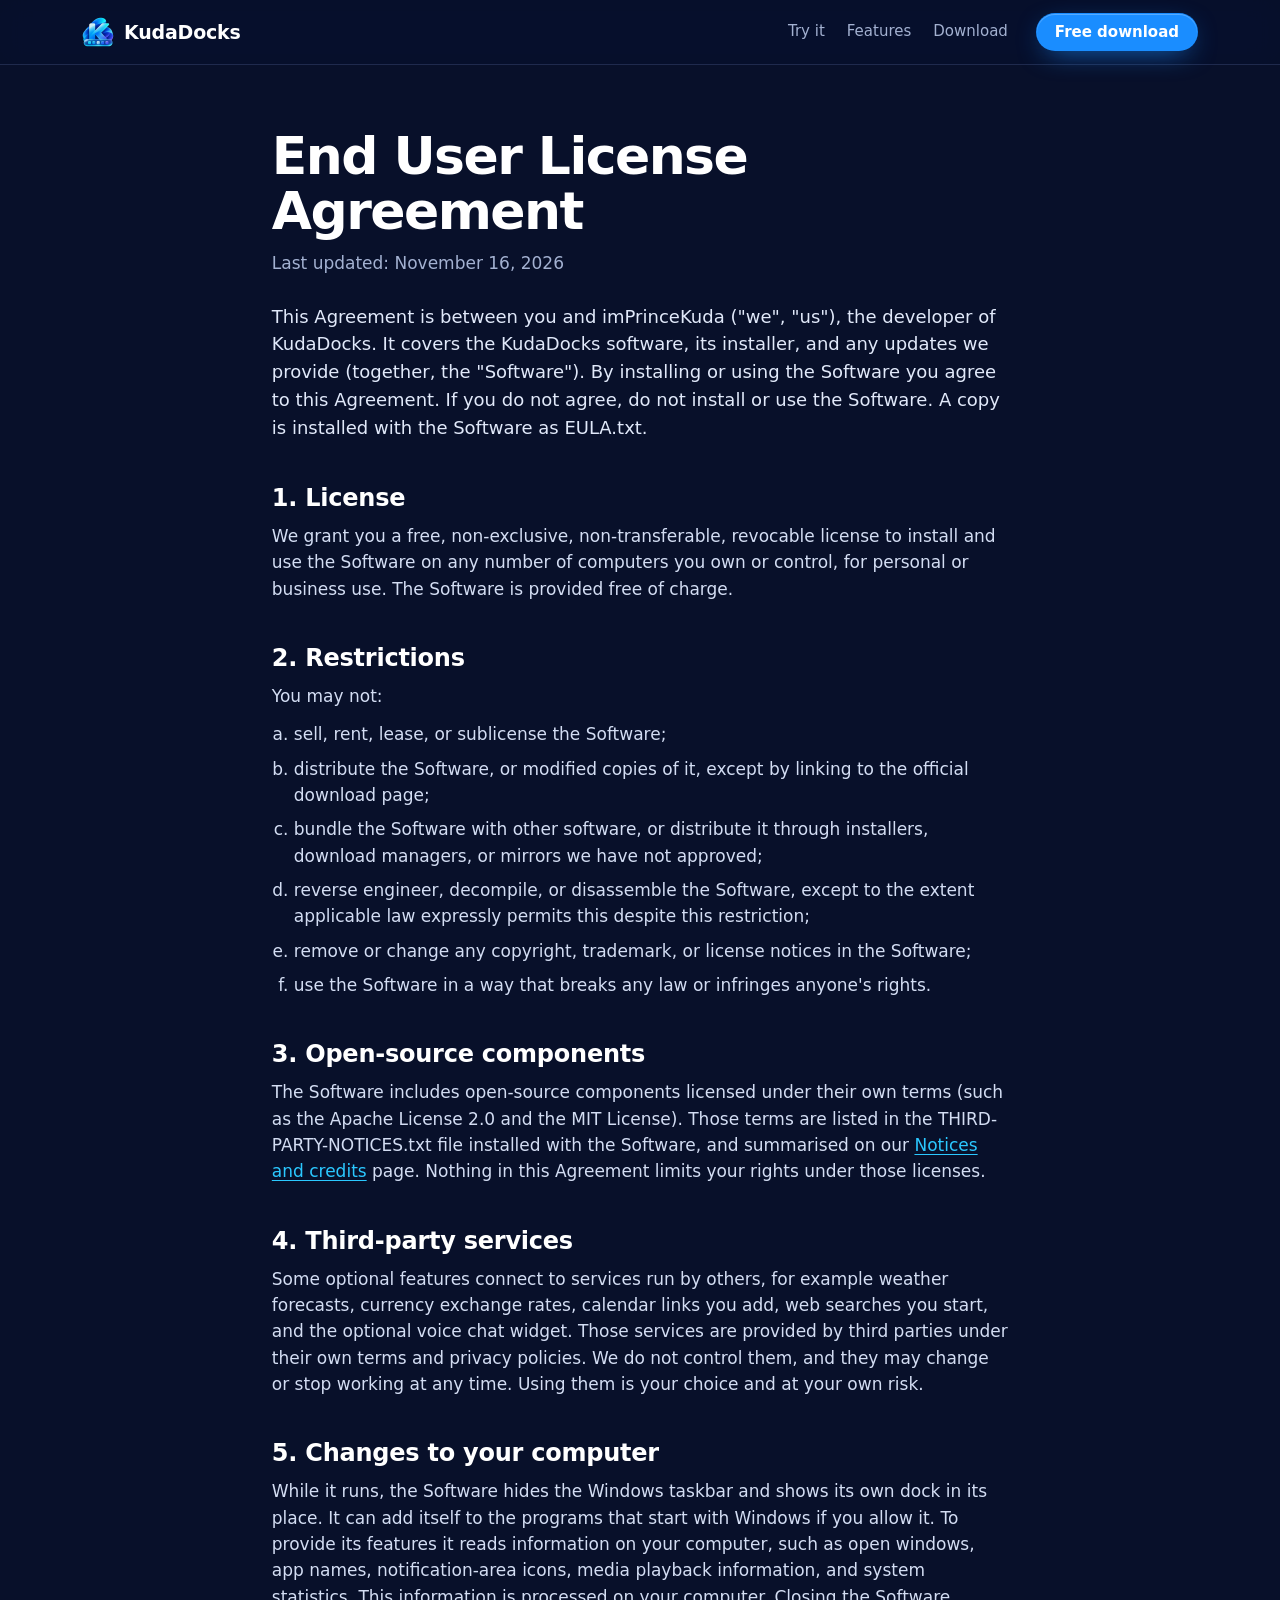
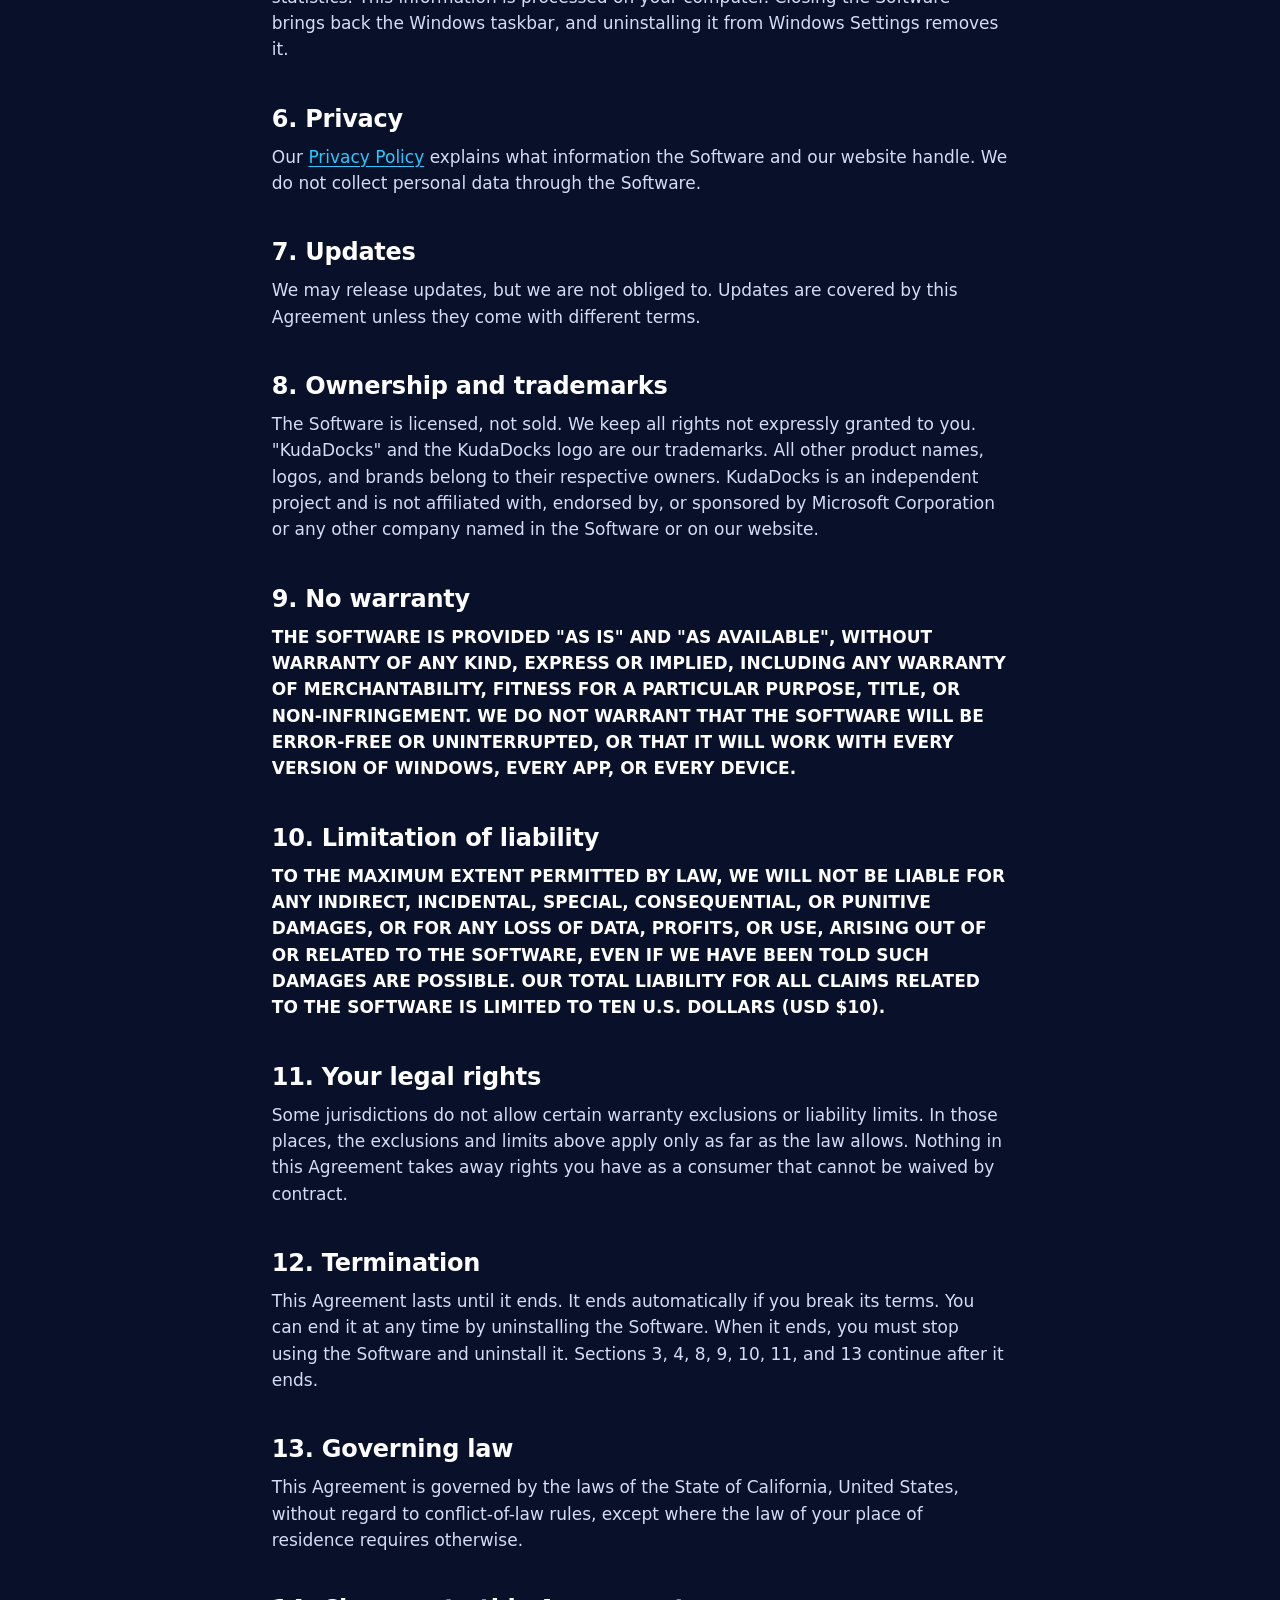
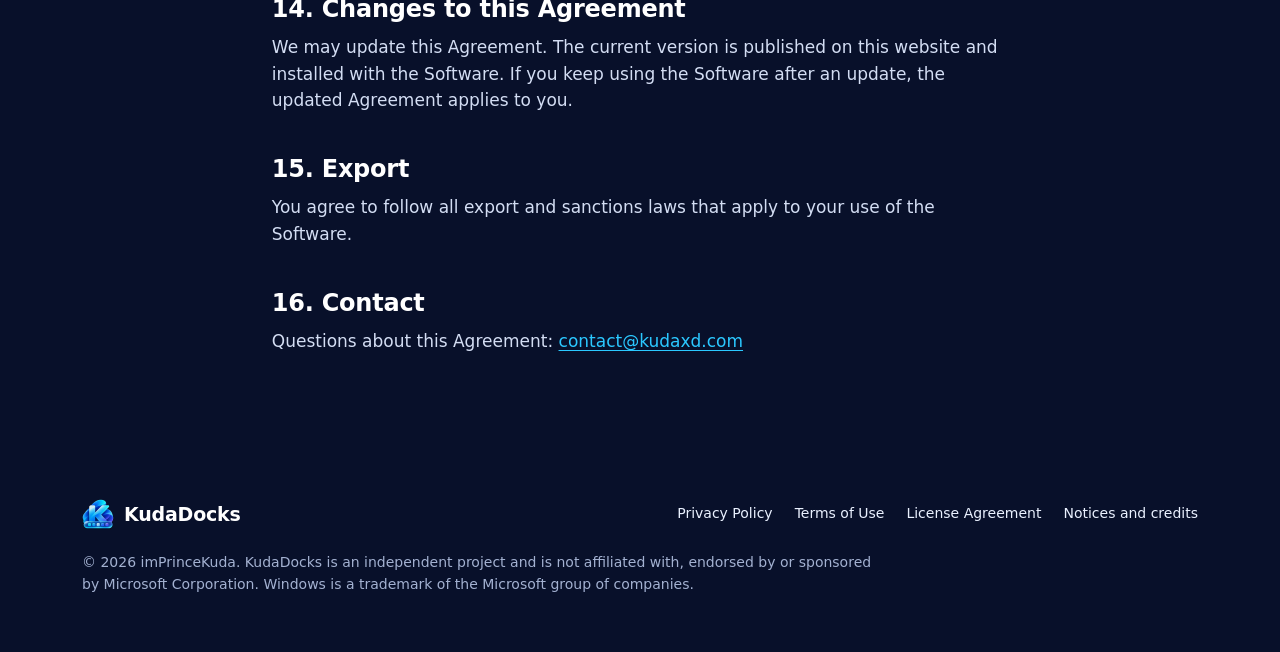
==== eula.html @ 08ae9056 "Add files via upload" ====
<!doctype html>
<html lang="en">
<head>
  <meta charset="utf-8">
  <meta name="viewport" content="width=device-width, initial-scale=1">
  <meta http-equiv="Content-Security-Policy" content="default-src 'self'; img-src 'self' data:; style-src 'self'; script-src 'self'; connect-src 'none'; object-src 'none'; base-uri 'self'; form-action 'none'">
  <meta name="referrer" content="strict-origin-when-cross-origin">
  <title>License Agreement | KudaDocks</title>
  <meta name="description" content="The KudaDocks End User License Agreement.">
  <meta name="theme-color" content="#08102a">
  <link rel="icon" href="favicon.ico" sizes="any">
  <link rel="icon" href="assets/logo.png" type="image/png">
  <link rel="stylesheet" href="css/site.css">
  <script src="js/config.js" defer></script>
  <script src="js/site.js" defer></script>
</head>
<body>
  <a class="skip" href="#main">Skip to content</a>
  <header class="nav">
    <div class="wrap">
      <a class="brand" href="index.html"><img src="assets/logo.png" alt="" width="32" height="32">KudaDocks</a>
      <nav class="nav-links" aria-label="Site"><a href="index.html#try">Try it</a><a href="index.html#features">Features</a><a href="index.html#download">Download</a></nav>
      <a class="btn btn-primary" data-kd-download href="index.html#download">Free download</a>
    </div>
  </header>

  <main id="main" class="doc">
    <h1>End User License Agreement</h1>
    <p class="updated">Last updated: <span data-kd="legalUpdated">November 16, 2026</span></p>
    <p class="lead">This Agreement is between you and <span data-kd="owner">imPrinceKuda</span> ("we", "us"), the developer of KudaDocks. It covers the KudaDocks software, its installer, and any updates we provide (together, the "Software"). By installing or using the Software you agree to this Agreement. If you do not agree, do not install or use the Software. A copy is installed with the Software as EULA.txt.</p>

    <h2>1. License</h2>
    <p>We grant you a free, non-exclusive, non-transferable, revocable license to install and use the Software on any number of computers you own or control, for personal or business use. The Software is provided free of charge.</p>

    <h2>2. Restrictions</h2>
    <p>You may not:</p>
    <ol type="a">
      <li>sell, rent, lease, or sublicense the Software;</li>
      <li>distribute the Software, or modified copies of it, except by linking to the official download page;</li>
      <li>bundle the Software with other software, or distribute it through installers, download managers, or mirrors we have not approved;</li>
      <li>reverse engineer, decompile, or disassemble the Software, except to the extent applicable law expressly permits this despite this restriction;</li>
      <li>remove or change any copyright, trademark, or license notices in the Software;</li>
      <li>use the Software in a way that breaks any law or infringes anyone's rights.</li>
    </ol>

    <h2>3. Open-source components</h2>
    <p>The Software includes open-source components licensed under their own terms (such as the Apache License 2.0 and the MIT License). Those terms are listed in the THIRD-PARTY-NOTICES.txt file installed with the Software, and summarised on our <a href="notices.html">Notices and credits</a> page. Nothing in this Agreement limits your rights under those licenses.</p>

    <h2>4. Third-party services</h2>
    <p>Some optional features connect to services run by others, for example weather forecasts, currency exchange rates, calendar links you add, web searches you start, and the optional voice chat widget. Those services are provided by third parties under their own terms and privacy policies. We do not control them, and they may change or stop working at any time. Using them is your choice and at your own risk.</p>

    <h2>5. Changes to your computer</h2>
    <p>While it runs, the Software hides the Windows taskbar and shows its own dock in its place. It can add itself to the programs that start with Windows if you allow it. To provide its features it reads information on your computer, such as open windows, app names, notification-area icons, media playback information, and system statistics. This information is processed on your computer. Closing the Software brings back the Windows taskbar, and uninstalling it from Windows Settings removes it.</p>

    <h2>6. Privacy</h2>
    <p>Our <a href="privacy.html">Privacy Policy</a> explains what information the Software and our website handle. We do not collect personal data through the Software.</p>

    <h2>7. Updates</h2>
    <p>We may release updates, but we are not obliged to. Updates are covered by this Agreement unless they come with different terms.</p>

    <h2>8. Ownership and trademarks</h2>
    <p>The Software is licensed, not sold. We keep all rights not expressly granted to you. "KudaDocks" and the KudaDocks logo are our trademarks. All other product names, logos, and brands belong to their respective owners. KudaDocks is an independent project and is not affiliated with, endorsed by, or sponsored by Microsoft Corporation or any other company named in the Software or on our website.</p>

    <h2>9. No warranty</h2>
    <p class="caps">THE SOFTWARE IS PROVIDED "AS IS" AND "AS AVAILABLE", WITHOUT WARRANTY OF ANY KIND, EXPRESS OR IMPLIED, INCLUDING ANY WARRANTY OF MERCHANTABILITY, FITNESS FOR A PARTICULAR PURPOSE, TITLE, OR NON-INFRINGEMENT. WE DO NOT WARRANT THAT THE SOFTWARE WILL BE ERROR-FREE OR UNINTERRUPTED, OR THAT IT WILL WORK WITH EVERY VERSION OF WINDOWS, EVERY APP, OR EVERY DEVICE.</p>

    <h2>10. Limitation of liability</h2>
    <p class="caps">TO THE MAXIMUM EXTENT PERMITTED BY LAW, WE WILL NOT BE LIABLE FOR ANY INDIRECT, INCIDENTAL, SPECIAL, CONSEQUENTIAL, OR PUNITIVE DAMAGES, OR FOR ANY LOSS OF DATA, PROFITS, OR USE, ARISING OUT OF OR RELATED TO THE SOFTWARE, EVEN IF WE HAVE BEEN TOLD SUCH DAMAGES ARE POSSIBLE. OUR TOTAL LIABILITY FOR ALL CLAIMS RELATED TO THE SOFTWARE IS LIMITED TO TEN U.S. DOLLARS (USD $10).</p>

    <h2>11. Your legal rights</h2>
    <p>Some jurisdictions do not allow certain warranty exclusions or liability limits. In those places, the exclusions and limits above apply only as far as the law allows. Nothing in this Agreement takes away rights you have as a consumer that cannot be waived by contract.</p>

    <h2>12. Termination</h2>
    <p>This Agreement lasts until it ends. It ends automatically if you break its terms. You can end it at any time by uninstalling the Software. When it ends, you must stop using the Software and uninstall it. Sections 3, 4, 8, 9, 10, 11, and 13 continue after it ends.</p>

    <h2>13. Governing law</h2>
    <p>This Agreement is governed by the laws of <span data-kd="jurisdiction">the State of California, United States</span>, without regard to conflict-of-law rules, except where the law of your place of residence requires otherwise.</p>

    <h2>14. Changes to this Agreement</h2>
    <p>We may update this Agreement. The current version is published on this website and installed with the Software. If you keep using the Software after an update, the updated Agreement applies to you.</p>

    <h2>15. Export</h2>
    <p>You agree to follow all export and sanctions laws that apply to your use of the Software.</p>

    <h2>16. Contact</h2>
    <p>Questions about this Agreement: <a data-kd-mail href="mailto:contact@kudaxd.com">contact@kudaxd.com</a></p>
  </main>

  <footer class="foot">
    <div class="wrap">
      <div class="foot-top">
        <a class="brand" href="index.html"><img src="assets/logo.png" alt="" width="32" height="32">KudaDocks</a>
        <nav aria-label="Legal"><a href="privacy.html">Privacy Policy</a><a href="terms.html">Terms of Use</a><a href="eula.html" aria-current="page">License Agreement</a><a href="notices.html">Notices and credits</a></nav>
      </div>
      <p>© <span data-year>2026</span> <span data-kd="owner">imPrinceKuda</span>. KudaDocks is an independent project and is not affiliated with, endorsed by or sponsored by Microsoft Corporation. Windows is a trademark of the Microsoft group of companies.</p>
    </div>
  </footer>
</body>
</html>
---- css/site.css ----
/*
  KudaDocks website.
  Colour comes from the KudaDocks logo and app: deep navy, brand blue, cyan, and the logo's violet.
  Type is Segoe UI Variable, Windows 11's own typeface (other systems fall back to their system UI font),
  so the site needs no web fonts and makes no requests to font services.
*/

:root {
  --night: #08102a;
  --deep: #0e1838;
  --deeper: #060c20;
  --sky: #1a8dff;
  --sky-hi: #45a6ff;
  --ice: #2bc8ff;
  --iris: #7b5cff;
  --frost: #eaf1ff;
  --mist: #a3b1d1;
  --line: rgba(160, 185, 255, 0.16);
  --line-strong: rgba(160, 185, 255, 0.3);

  --font: "Segoe UI Variable Text", "Segoe UI", system-ui, -apple-system, "Helvetica Neue", Arial, sans-serif;
  --font-display: "Segoe UI Variable Display", "Segoe UI", system-ui, -apple-system, "Helvetica Neue", Arial, sans-serif;

  --wrap: 1180px;
  --gutter: clamp(16px, 4vw, 32px);
}

*, *::before, *::after { box-sizing: border-box; }

html { scroll-behavior: smooth; scroll-padding-top: 76px; }
@media (prefers-reduced-motion: reduce) { html { scroll-behavior: auto; } }

body {
  margin: 0;
  background: var(--night);
  color: var(--frost);
  font: 17px/1.55 var(--font);
  -webkit-font-smoothing: antialiased;
  text-rendering: optimizeLegibility;
}

img { max-width: 100%; display: block; }
a { color: var(--ice); text-underline-offset: 3px; }
a:hover { color: #7fdcff; }
:focus-visible { outline: 2px solid var(--ice); outline-offset: 3px; border-radius: 6px; }

h1, h2, h3 { font-family: var(--font-display); color: #fff; margin: 0; }
h2 { font-size: clamp(2.25rem, 4.6vw, 3.5rem); line-height: 1.04; font-weight: 650; letter-spacing: -0.025em; }
h3 { font-size: 1.3125rem; line-height: 1.25; font-weight: 600; letter-spacing: -0.01em; }
p { margin: 0; }

.wrap { max-width: var(--wrap); margin: 0 auto; padding: 0 var(--gutter); }
.sr-only { position: absolute !important; width: 1px; height: 1px; padding: 0; margin: -1px; overflow: hidden; clip: rect(0 0 0 0); white-space: nowrap; border: 0; }
.skip { position: absolute; left: 12px; top: -60px; z-index: 100; background: var(--sky); color: #fff; padding: 10px 14px; border-radius: 8px; text-decoration: none; }
.skip:focus { top: 12px; }

/* ------------------------------------------------------------ buttons */
.btn {
  display: inline-flex; align-items: center; justify-content: center; gap: 10px;
  min-height: 48px; padding: 0 24px; border-radius: 999px;
  font: 600 1rem/1 var(--font); text-decoration: none; cursor: pointer;
  border: 1px solid transparent; transition: background-color .15s ease, border-color .15s ease, transform .15s ease;
}
.btn-primary { background: var(--sky); color: #fff; box-shadow: 0 8px 28px -10px rgba(26, 141, 255, .9), inset 0 1px 0 rgba(255, 255, 255, .25); }
.btn-primary:hover { background: var(--sky-hi); color: #fff; }
.btn-primary:active { transform: translateY(1px); }
.btn-quiet { background: rgba(255, 255, 255, .06); color: var(--frost); border-color: var(--line-strong); }
.btn-quiet:hover { background: rgba(255, 255, 255, .11); color: #fff; }
.btn-big { min-height: 60px; padding: 0 34px; font-size: 1.125rem; }
.btn .g { width: 20px; height: 20px; }

/* ------------------------------------------------------------ setup note for the site owner */
.setup-note {
  position: relative; z-index: 60;
  background: #ffd60a; color: #2b2300; font-size: .9375rem; font-weight: 600;
  padding: 10px var(--gutter); text-align: center;
}

/* ------------------------------------------------------------ navigation */
.nav {
  position: sticky; top: 0; z-index: 50;
  background: rgba(8, 16, 42, .72);
  backdrop-filter: blur(16px) saturate(140%);
  -webkit-backdrop-filter: blur(16px) saturate(140%);
  border-bottom: 1px solid var(--line);
}
.nav .wrap { display: flex; align-items: center; gap: 28px; height: 64px; }
.brand { display: inline-flex; align-items: center; gap: 10px; color: #fff; text-decoration: none; font: 650 1.1875rem/1 var(--font-display); letter-spacing: -0.01em; }
.brand img { width: 32px; height: 32px; }
.brand:hover { color: #fff; }
.nav-links { display: flex; gap: 22px; margin-left: auto; }
.nav-links a { color: var(--mist); text-decoration: none; font-size: .9375rem; }
.nav-links a:hover { color: #fff; }
.nav .btn { min-height: 38px; padding: 0 18px; font-size: .9375rem; }
@media (max-width: 760px) { .nav-links { display: none; } .nav .btn { margin-left: auto; } }

/* ------------------------------------------------------------ wallpaper (the demo desktops) */
.wall {
  position: relative;
  overflow: hidden;
  background-color: #0a1435;
  background-image:
    radial-gradient(120% 90% at 50% 125%, rgba(26, 141, 255, .62), transparent 56%),
    radial-gradient(60% 70% at 8% 75%, rgba(43, 200, 255, .42), transparent 62%),
    radial-gradient(55% 60% at 92% 22%, rgba(123, 92, 255, .42), transparent 62%),
    linear-gradient(165deg, #0f2260 0%, #08102a 55%, #120c3c 100%);
}
/* Two soft ribbons of light, after the swirl in the logo. */
.wall::before, .wall::after {
  content: ""; position: absolute; pointer-events: none; border-radius: 50%;
}
.wall::before {
  width: 150%; height: 120%; left: -35%; top: 38%;
  border: clamp(18px, 3vw, 46px) solid transparent;
  border-top-color: rgba(60, 205, 255, .36);
  border-left-color: rgba(26, 141, 255, .22);
  transform: rotate(-12deg);
  filter: blur(14px);
}
.wall::after {
  width: 110%; height: 130%; right: -42%; top: -58%;
  border: clamp(14px, 2.4vw, 36px) solid transparent;
  border-bottom-color: rgba(140, 110, 255, .34);
  border-left-color: rgba(60, 205, 255, .18);
  transform: rotate(16deg);
  filter: blur(16px);
}
.wall > * { position: relative; z-index: 1; }

/* ------------------------------------------------------------ hero */
.hero {
  min-height: min(92vh, 900px);
  display: flex; flex-direction: column; align-items: center;
  padding: clamp(72px, 12vh, 140px) var(--gutter) 150px;
  text-align: center;
  border-bottom: 1px solid var(--line);
}
.hero h1 {
  font-size: clamp(3.25rem, 9.6vw, 8rem);
  line-height: .94;
  font-weight: 700;
  letter-spacing: -0.045em;
  max-width: 11ch;
  text-wrap: balance;
}
.hero .lede { margin-top: 26px; max-width: 58ch; font-size: clamp(1.0625rem, 1.6vw, 1.25rem); color: #d3def7; text-wrap: pretty; }
.hero .ctas { margin-top: 34px; display: flex; flex-wrap: wrap; gap: 12px; justify-content: center; }
.hero .fine { margin-top: 16px; font-size: .875rem; color: var(--mist); }
.hero .fine a { color: var(--mist); }
.hero .hint { position: absolute; bottom: 98px; left: 0; right: 0; font-size: .875rem; color: rgba(234, 241, 255, .72); }
.hero > .dock { position: absolute; bottom: 20px; left: 50%; transform: translateX(-50%); }
@media (max-width: 760px) {
  .hero { padding-bottom: 130px; }
  .hero .hint { display: none; }
}

/* ------------------------------------------------------------ sections */
.sec { padding: clamp(80px, 11vw, 136px) 0; border-bottom: 1px solid var(--line); }
.sec-head { max-width: 640px; margin-bottom: 40px; }
.sec-head p { margin-top: 18px; color: #c7d3ee; font-size: 1.125rem; }
.sec-head .keys { margin-top: 14px; font-size: .9375rem; color: var(--mist); }
kbd { font: 600 .8125rem/1 var(--font); padding: 3px 7px; border-radius: 6px; border: 1px solid var(--line-strong); background: rgba(255, 255, 255, .06); color: #fff; }

/* A demo desktop: wallpaper, a window, and a dock. */
.screen {
  container-type: inline-size;   /* lets a narrow demo desktop drop its optional icons, below */
  aspect-ratio: 16 / 7;
  min-height: 320px;
  border-radius: 20px;
  border: 1px solid var(--line-strong);
  box-shadow: 0 40px 80px -40px rgba(0, 0, 0, .7);
}
.screen > .dock { position: absolute; bottom: 16px; left: 50%; transform: translate(-50%, var(--tuck, 0px)); transition: transform .35s cubic-bezier(.2, .8, .2, 1); }
.screen > .dock[data-layout="full"] { left: 0; right: 0; bottom: 0; transform: translateY(var(--tuck, 0px)); }
.screen > .dock[data-pos="top"] { bottom: auto; top: 16px; }
.screen > .dock[data-layout="full"][data-pos="top"] { top: 0; }
.screen > .dock.tucked { --tuck: calc(100% + 30px); }
.screen > .dock[data-pos="top"].tucked { --tuck: calc(-100% - 30px); }
.demo-bar { display: flex; flex-wrap: wrap; align-items: center; gap: 12px 20px; margin-top: 18px; color: var(--mist); font-size: .9375rem; }
.demo-bar .btn { min-height: 38px; padding: 0 16px; font-size: .9375rem; }
.demo-note { margin-top: 22px; color: var(--mist); font-size: .9375rem; }
.privacy-line { margin-top: 48px; color: var(--mist); }
.privacy-line strong { color: #fff; font-weight: 600; }
@media (max-width: 760px) {
  .screen { aspect-ratio: 4 / 3; min-height: 260px; }
}

/* A window on the demo desktop, so the glass has something to blur. */
.win {
  position: absolute; left: 9%; top: 12%; width: 54%; height: 70%;
  border-radius: 12px; overflow: hidden;
  background: rgba(244, 247, 255, .94);
  box-shadow: 0 30px 60px -20px rgba(0, 0, 0, .6);
}
.win-bar { height: 34px; display: flex; align-items: center; justify-content: space-between; padding: 0 14px; background: #fff; border-bottom: 1px solid #e3e8f4; }
.win-bar b { width: 34%; height: 9px; border-radius: 5px; background: #d9e1f2; }
.win-bar span { display: flex; gap: 16px; }
.win-bar span i { width: 10px; height: 2px; background: #8a93a8; border-radius: 1px; }
.win-body { display: grid; grid-template-columns: 1fr 1fr 1fr; gap: 12px; padding: 18px; height: calc(100% - 34px); }
.win-body i { border-radius: 10px; background: linear-gradient(150deg, #ffcf5a, #ff6b8b); }
.win-body i:nth-child(2) { background: linear-gradient(150deg, #5fd0ff, #6a4dff); }
.win-body i:nth-child(3) { background: linear-gradient(150deg, #7dffb0, #1aa0ff); }
.win-body i:nth-child(n + 4) { background: #e2e8f6; }
.win.alt { left: auto; right: 7%; top: 22%; width: 36%; height: 52%; background: rgba(28, 33, 52, .95); }
.win.alt .win-bar { background: #20263b; border-color: #2c3450; }
.win.alt .win-bar b { background: #3a4466; }
.win.alt .win-bar span i { background: #8f9bbd; }
.win.alt .win-body { grid-template-columns: 1fr; }
.win.alt .win-body i { background: #2b3352; }
.win.alt .win-body i:first-child { background: linear-gradient(90deg, #1a8dff, #2bc8ff); }
@media (max-width: 760px) { .win { width: 70%; } .win.alt { display: none; } }

/* ------------------------------------------------------------ widget gallery */
.gallery { margin-top: 34px; display: grid; gap: 28px; }
.shelf h3 { font-size: 1rem; font-weight: 600; color: var(--mist); margin-bottom: 12px; }
.shelf-row { display: grid; grid-template-columns: repeat(auto-fill, minmax(min(100%, 300px), 1fr)); gap: 10px; }
.tile {
  display: grid; grid-template-columns: auto 1fr; grid-template-rows: auto auto; column-gap: 14px; align-items: center;
  padding: 10px 16px 10px 10px; text-align: left; cursor: pointer;
  border-radius: 16px; border: 1px solid var(--line); background: rgba(255, 255, 255, .03); color: var(--frost);
  font: inherit; transition: border-color .15s ease, background-color .15s ease;
}
.tile:hover { background: rgba(255, 255, 255, .06); border-color: var(--line-strong); }
.tile[aria-pressed="true"] { border-color: var(--sky); background: rgba(26, 141, 255, .1); }
.tile-prev {
  grid-row: 1 / span 2;
  display: flex; align-items: center; justify-content: center;
  min-width: 132px; height: 56px; padding: 0 12px; border-radius: 14px;
  background: linear-gradient(180deg, rgba(255, 255, 255, .12), rgba(255, 255, 255, .05));
  border: 1px solid rgba(255, 255, 255, .14);
  --fg: #fff; --fg-dim: rgba(255, 255, 255, .7); --accent: var(--sky); color: #fff;
  font-size: 12.5px; line-height: 1.25; white-space: nowrap;
}
.tile-name { font-weight: 600; font-size: .9375rem; color: #fff; }
.tile-state { font-size: .8125rem; color: var(--mist); }
.tile[aria-pressed="true"] .tile-state { color: var(--ice); }

/* ------------------------------------------------------------ customize */
.look { display: grid; grid-template-columns: minmax(260px, 340px) 1fr; gap: 32px; align-items: start; }
.look .screen { aspect-ratio: auto; height: 100%; min-height: 470px; }
@media (max-width: 960px) { .look { grid-template-columns: 1fr; } .look .screen { min-height: 360px; } }
.controls { display: grid; gap: 22px; }
.controls fieldset { border: 0; margin: 0; padding: 0; min-width: 0; }
.controls legend, .controls .label { font-size: .875rem; font-weight: 600; color: var(--mist); margin-bottom: 9px; padding: 0; display: flex; justify-content: space-between; width: 100%; }
.controls output { color: #fff; font-weight: 600; }
.seg { display: flex; flex-wrap: wrap; gap: 6px; }
.seg input { position: absolute; opacity: 0; width: 1px; height: 1px; }
.seg label {
  padding: 8px 13px; border-radius: 999px; cursor: pointer; font-size: .875rem;
  border: 1px solid var(--line-strong); color: var(--frost); background: rgba(255, 255, 255, .03);
}
.seg label:hover { background: rgba(255, 255, 255, .08); }
.seg input:checked + label { background: var(--sky); border-color: var(--sky); color: #fff; }
.seg input:focus-visible + label { outline: 2px solid var(--ice); outline-offset: 2px; }
.swatches { display: flex; gap: 10px; }
.swatches input { position: absolute; opacity: 0; width: 1px; height: 1px; }
.swatches label { width: 30px; height: 30px; border-radius: 50%; cursor: pointer; border: 2px solid transparent; box-shadow: inset 0 0 0 2px rgba(255, 255, 255, .18); }
.swatches input:checked + label { border-color: #fff; }
.swatches input:focus-visible + label { outline: 2px solid var(--ice); outline-offset: 2px; }
.sw-blue { background: #1a8dff; } .sw-cyan { background: #2bc8ff; } .sw-violet { background: #7b5cff; }
.sw-rose { background: #ff375f; } .sw-orange { background: #ff9f0a; } .sw-green { background: #30d158; }
.controls input[type="range"] { width: 100%; accent-color: var(--sky); }
.switch { display: flex; align-items: center; justify-content: space-between; gap: 12px; font-size: .9375rem; cursor: pointer; }
.switch input { appearance: none; -webkit-appearance: none; width: 44px; height: 26px; border-radius: 13px; background: rgba(255, 255, 255, .16); position: relative; cursor: pointer; transition: background-color .15s ease; margin: 0; flex: none; }
.switch input::after { content: ""; position: absolute; top: 3px; left: 3px; width: 20px; height: 20px; border-radius: 50%; background: #fff; transition: transform .18s ease; }
.switch input:checked { background: var(--sky); }
.switch input:checked::after { transform: translateX(18px); }
.controls .note { font-size: .8125rem; color: var(--mist); margin-top: 6px; }

/* ------------------------------------------------------------ feature list */
.features { display: grid; grid-template-columns: repeat(2, minmax(0, 1fr)); gap: 44px 64px; }
@media (max-width: 860px) { .features { grid-template-columns: 1fr; } }
.features h3 { margin-bottom: 14px; }
.features ul { list-style: none; margin: 0; padding: 0; display: grid; gap: 10px; }
.features li { position: relative; padding-left: 22px; color: #cbd6ef; }
.features li::before { content: ""; position: absolute; left: 2px; top: .62em; width: 7px; height: 7px; border-radius: 50%; background: var(--sky); box-shadow: 0 0 0 3px rgba(26, 141, 255, .18); }
.features strong { color: #fff; font-weight: 600; }

/* ------------------------------------------------------------ download */
.dl { text-align: center; }
.dl-logo { width: 120px; height: 120px; margin: 0 auto 26px; filter: drop-shadow(0 18px 40px rgba(26, 141, 255, .55)); }
.dl h2 { margin-bottom: 16px; }
.dl .lede { max-width: 56ch; margin: 0 auto; color: #c7d3ee; font-size: 1.125rem; }
.dl .ctas { margin-top: 32px; display: flex; justify-content: center; }
.dl .agree { margin-top: 14px; font-size: .875rem; color: var(--mist); }
.specs { display: flex; justify-content: center; flex-wrap: wrap; gap: 0; margin: 40px auto 0; padding: 0; max-width: 860px; border: 1px solid var(--line); border-radius: 16px; }
.specs div { flex: 1 1 160px; padding: 16px 18px; border-left: 1px solid var(--line); }
.specs div:first-child { border-left: 0; }
.specs dt { font-size: .8125rem; color: var(--mist); }
.specs dd { margin: 4px 0 0; font-weight: 600; color: #fff; }
@media (max-width: 560px) { .specs div { border-left: 0; border-top: 1px solid var(--line); } .specs div:first-child { border-top: 0; } }
.smartscreen { max-width: 620px; margin: 34px auto 0; text-align: left; padding: 18px 20px; border-radius: 14px; background: rgba(255, 214, 10, .07); border: 1px solid rgba(255, 214, 10, .28); color: #e8e2c4; font-size: .9375rem; }
.smartscreen strong { color: #fff; }
.verify { max-width: 620px; margin: 14px auto 0; text-align: left; font-size: .9375rem; color: var(--mist); }
.verify summary { cursor: pointer; color: var(--frost); }
.verify code, .doc code { font-family: "Cascadia Mono", Consolas, monospace; font-size: .8125rem; background: rgba(255, 255, 255, .06); border: 1px solid var(--line); border-radius: 6px; padding: 2px 6px; word-break: break-all; color: #fff; }
.verify p { margin-top: 10px; }

/* ------------------------------------------------------------ FAQ */
.faq { display: grid; grid-template-columns: repeat(2, minmax(0, 1fr)); gap: 0 48px; }
@media (max-width: 860px) { .faq { grid-template-columns: 1fr; } }
.faq details { border-top: 1px solid var(--line); padding: 18px 0; }
.faq summary { cursor: pointer; font-weight: 600; color: #fff; font-size: 1.0625rem; list-style: none; display: flex; justify-content: space-between; gap: 16px; }
.faq summary::-webkit-details-marker { display: none; }
.faq summary::after { content: "+"; color: var(--sky); font-weight: 400; font-size: 1.4rem; line-height: 1; }
.faq details[open] summary::after { content: "\2212"; }
.faq details p { margin-top: 10px; color: #c7d3ee; }

/* ------------------------------------------------------------ footer */
.foot { padding: 48px 0 56px; color: var(--mist); font-size: .875rem; }
.foot .wrap { display: grid; gap: 22px; }
.foot-top { display: flex; flex-wrap: wrap; align-items: center; justify-content: space-between; gap: 18px; }
.foot nav { display: flex; flex-wrap: wrap; gap: 8px 22px; }
.foot nav a { color: var(--frost); text-decoration: none; }
.foot nav a:hover { color: #fff; text-decoration: underline; }
.foot p { max-width: 90ch; }

/* ------------------------------------------------------------ legal pages */
.doc { max-width: 74ch; margin: 0 auto; padding: 64px var(--gutter) 96px; }
.doc h1 { font-size: clamp(2.25rem, 5vw, 3.25rem); letter-spacing: -0.03em; line-height: 1.05; }
.doc .updated { margin-top: 12px; color: var(--mist); }
.doc h2 { font-size: 1.5rem; letter-spacing: -0.01em; margin: 44px 0 12px; }
.doc h3 { font-size: 1.125rem; margin: 26px 0 8px; }
.doc p, .doc li { color: #d3ddf3; }
.doc p + p { margin-top: 14px; }
.doc ul, .doc ol { padding-left: 22px; display: grid; gap: 8px; margin: 12px 0; }
.doc .caps { text-transform: none; font-weight: 600; color: #fff; }
.doc .lead { margin-top: 26px; font-size: 1.125rem; color: #e1e9fa; }
.doc table { width: 100%; border-collapse: collapse; margin: 16px 0; font-size: .9375rem; }
.doc th, .doc td { text-align: left; vertical-align: top; padding: 12px 10px; border-top: 1px solid var(--line); }
.doc th { color: #fff; font-weight: 600; }
.doc td { color: #d3ddf3; }
.doc .toc { margin-top: 28px; padding: 18px 22px; border: 1px solid var(--line); border-radius: 14px; }
.doc .toc ol { margin: 6px 0 0; gap: 4px; }
@media (max-width: 640px) { .doc table, .doc thead, .doc tbody, .doc tr, .doc th, .doc td { display: block; } .doc thead { display: none; } .doc td { border-top: 0; padding: 4px 0; } .doc tr { border-top: 1px solid var(--line); padding: 10px 0; } }

/* ============================================================ THE DOCK */
.dock {
  --size: var(--size-base, 46px);
  --s: 1;
  --gap: 8px;
  --pad: 10px;
  --accent: var(--sky);
  --bar-alpha: 1;
  --fg: #fff;
  --fg-dim: rgba(255, 255, 255, .72);
  position: relative;
  display: inline-flex;
  height: calc(var(--size) + var(--pad) * 2);
  padding: 0 calc(var(--pad) - 2px);
  color: var(--fg);
  font: 12.5px/1.25 var(--font);
  text-align: left;
  touch-action: pan-y;
  user-select: none;
  -webkit-user-select: none;
  white-space: nowrap;
}
.dock[data-layout="full"] { display: flex; width: 100%; }

.dock-bar {
  position: absolute; inset: 0; border-radius: 999px;
  opacity: var(--bar-alpha);
  transition: background-color .25s ease, opacity .2s ease;
}
.dock[data-layout="full"] .dock-bar { border-radius: 0; }
.dock-bar::after { content: ""; position: absolute; inset: 1px 6% auto; height: 45%; border-radius: inherit; pointer-events: none; }

/* themes */
.dock[data-theme="liquid"] .dock-bar {
  background: linear-gradient(180deg, rgba(255, 255, 255, .24), rgba(255, 255, 255, .06) 48%, rgba(255, 255, 255, .12));
  -webkit-backdrop-filter: blur(9px) saturate(175%);
  backdrop-filter: blur(9px) saturate(175%);
  border: 1px solid rgba(255, 255, 255, .45);
  box-shadow: inset 0 1.5px 0 rgba(255, 255, 255, .6), inset 0 -2px 3px rgba(0, 10, 40, .22), 0 14px 34px -14px rgba(0, 8, 40, .75);
}
.dock[data-theme="liquid"] .dock-bar::after { background: linear-gradient(180deg, rgba(255, 255, 255, .22), transparent); }
.dock[data-theme="ios"] .dock-bar {
  background: rgba(255, 255, 255, .17);
  -webkit-backdrop-filter: blur(26px) saturate(150%);
  backdrop-filter: blur(26px) saturate(150%);
  border: 1px solid rgba(255, 255, 255, .3);
  box-shadow: 0 12px 30px -14px rgba(0, 8, 40, .7);
}
.dock[data-theme="black"] .dock-bar { background: rgba(13, 13, 16, .94); border: 1px solid rgba(255, 255, 255, .12); box-shadow: 0 12px 30px -14px rgba(0, 0, 0, .8); }
.dock[data-theme="white"] { --fg: #16161a; --fg-dim: rgba(22, 22, 26, .62); }
.dock[data-theme="white"] .dock-bar { background: rgba(247, 248, 251, .95); border: 1px solid rgba(0, 0, 0, .08); box-shadow: 0 12px 30px -14px rgba(0, 0, 0, .5); }
.dock[data-theme="midnight"] .dock-bar { background: linear-gradient(180deg, #161f4a, #0a1028); border: 1px solid rgba(120, 140, 255, .42); box-shadow: 0 12px 30px -14px rgba(0, 0, 30, .9); }

.dock-row { position: relative; display: flex; align-items: flex-end; height: 100%; padding-bottom: calc(var(--pad) - 5px); }
.dock[data-layout="full"] .dock-row {
  display: grid; width: 100%;
  grid-template-columns: minmax(max-content, 1fr) max-content minmax(max-content, 1fr);
}
.zone { display: flex; align-items: flex-end; height: 100%; min-width: 0; }
.dock[data-layout="full"] .zone[data-zone="1"] { justify-self: center; }
.dock[data-layout="full"] .zone[data-zone="2"] { justify-self: end; }
.dock[data-pos="top"] .dock-row, .dock[data-pos="top"] .zone { align-items: flex-start; }
.dock[data-pos="top"] .dock-row { padding-bottom: 0; padding-top: calc(var(--pad) - 5px); }

/* items */
.item {
  position: relative; flex: none;
  transform: translateX(var(--fx, 0px));
  transition: transform .28s cubic-bezier(.2, .8, .2, 1);
  border-radius: 12px;
}
.item.no-anim, .item.dragging { transition: none; }
.item.dragging { z-index: 5; }
.dock.is-dragging, .dock.is-dragging * { cursor: grabbing; }
.item:focus-visible { outline: 2px solid var(--ice); outline-offset: 2px; }

.item.app {
  display: flex; flex-direction: column; align-items: center; justify-content: flex-end;
  width: calc(var(--size) * var(--s) + var(--gap));
  padding: 0 0 5px; margin: 0; border: 0; background: none; color: inherit; font: inherit; cursor: pointer;
}
.dock[data-pos="top"] .item.app { flex-direction: column-reverse; padding: 5px 0 0; }
.icon {
  width: calc(var(--size) * var(--s)); height: calc(var(--size) * var(--s));
  border-radius: 24%;
  display: grid; place-items: center;
  color: #fff;
  box-shadow: inset 0 1px 0 rgba(255, 255, 255, .35), 0 3px 8px rgba(0, 10, 40, .28);
  transition: transform .2s ease, filter .2s ease;
}
.icon .g { width: 56%; height: 56%; }
.icon.start { background: rgba(255, 255, 255, .14); box-shadow: inset 0 1px 0 rgba(255, 255, 255, .25); }
.dock[data-theme="white"] .icon.start { background: rgba(0, 0, 0, .07); }
.icon.start img { width: 80%; height: 80%; object-fit: contain; pointer-events: none; }
.run { position: absolute; bottom: 0; width: 5px; height: 3.5px; border-radius: 2px; background: var(--fg-dim); opacity: 0; transition: opacity .2s ease; }
.dock[data-pos="top"] .run { bottom: auto; top: 0; }
.item.on .run { opacity: 1; }
.item.app:hover .icon { filter: brightness(1.06); }

.tone-amber { background: linear-gradient(160deg, #ffd365, #f39718); }
.tone-sky { background: linear-gradient(160deg, #62d2ff, #1876ff); }
.tone-violet { background: linear-gradient(160deg, #a78dff, #6038ff); }
.tone-rose { background: linear-gradient(160deg, #ff82ad, #e5295a); }
.tone-blue { background: linear-gradient(160deg, #6cabff, #2756ff); }
.tone-slate { background: linear-gradient(160deg, #4d5a7d, #1f2740); }
.tone-sunset { background: linear-gradient(160deg, #ffb769, #ff5679); }
.tone-lemon { background: linear-gradient(160deg, #ffe877, #f2b414); color: #4d3a00; }
.tone-grape { background: linear-gradient(160deg, #cd84ff, #7728f2); }
.tone-ink { background: linear-gradient(160deg, #3c4250, #111318); }
.tone-red { background: linear-gradient(160deg, #ff7070, #d32929); }

/* widgets sit in the same band as an un-magnified icon */
.item.widget {
  display: flex; align-items: center; align-self: flex-end;
  height: var(--size); margin: 0 3px 5px; padding: 0 9px;
  cursor: grab;
}
.dock[data-pos="top"] .item.widget { align-self: flex-start; margin: 5px 3px 0; }
.item.widget:hover { background: rgba(255, 255, 255, .09); }
.dock[data-theme="white"] .item.widget:hover { background: rgba(0, 0, 0, .05); }
.item.app + .item.widget, .item.widget + .item.app { margin-left: 14px; }
.item.app + .item.widget::before, .item.widget + .item.app::before {
  content: ""; position: absolute; left: -9px; top: 26%; height: 48%; width: 1px; background: var(--fg-dim); opacity: .35;
}
.item.widget + .item.app::before { top: auto; bottom: calc(var(--size) * .26 + 5px); height: calc(var(--size) * .48); }

/* lifted while dragging */
.item.dragging > .icon, .item.dragging > .wbody { transform: translateY(-6px) scale(1.06); filter: drop-shadow(0 10px 14px rgba(0, 0, 30, .4)); }
.item.dragging.widget { background: rgba(255, 255, 255, .12); }

/* motion */
.icon.bounce { animation: bounce .9s cubic-bezier(.3, 0, .4, 1); }
@keyframes bounce { 0%, 100% { transform: translateY(0); } 25% { transform: translateY(-15px); } 50% { transform: translateY(0); } 72% { transform: translateY(-7px); } }
.dock.assembling .dock-bar { animation: bar-in .5s cubic-bezier(.2, .8, .2, 1) .2s both; }
.dock.assembling .item.assemble { animation: piece-in .5s cubic-bezier(.2, 1.35, .45, 1) both; animation-delay: calc(var(--i, 0) * 60ms + 520ms); }
@keyframes bar-in { from { opacity: 0; transform: scaleX(.55); } }
@keyframes piece-in { from { opacity: 0; transform: translateY(22px) scale(.5); } }
.item.entering { animation: pop .38s cubic-bezier(.2, 1.4, .45, 1); }
.item.leaving { animation: shrink .2s ease forwards; pointer-events: none; }
@keyframes pop { from { opacity: 0; transform: scale(.4); } }
@keyframes shrink { to { opacity: 0; transform: scale(.4); } }
@media (prefers-reduced-motion: reduce) {
  .item, .icon, .screen > .dock { transition: none; }
}

/* ------------------------------------------------------------ widget faces */
.wbody { display: flex; align-items: center; gap: 8px; color: var(--fg); transition: transform .2s ease; }
.wbody b { font-weight: 600; font-size: 13px; color: var(--fg); }
.wbody span { color: var(--fg-dim); font-size: 11.5px; }
.w-lines { display: flex; flex-direction: column; line-height: 1.22; }
.w-right { text-align: right; align-items: flex-end; }
.w-row { display: flex; align-items: center; gap: 8px; }
.wbody .g { width: 18px; height: 18px; flex: none; }
.wbody .g.big { width: 22px; height: 22px; }
.w-world { display: flex; gap: 14px; }
.w-split { display: flex; justify-content: space-between; gap: 12px; }
.w-stat { display: flex; flex-direction: column; gap: 5px; min-width: 76px; }
.meter { display: block; height: 4px; border-radius: 2px; background: rgba(127, 140, 170, .3); overflow: hidden; }
.meter > i { display: block; height: 100%; width: calc(var(--v, 0) * 100%); background: var(--accent); border-radius: 2px; transition: width .8s ease; }
.meter.alt > i { background: #b18cff; }
.w-net b { font-size: 12px; }
.w-tray { display: flex; align-items: center; gap: 12px; }
.w-tray .g:first-child { width: 14px; height: 14px; }
.w-count { font-size: 13px; }
.w-search { display: flex; align-items: center; gap: 7px; height: 30px; width: 128px; padding: 0 12px; border-radius: 15px; background: rgba(127, 140, 170, .2); }
.w-search .g { width: 15px; height: 15px; }
.w-day { display: grid; grid-template-rows: 13px 1fr; width: 34px; height: 34px; border-radius: 8px; overflow: hidden; text-align: center; box-shadow: 0 2px 6px rgba(0, 0, 0, .25); }
.w-day span { background: #ff3b30; color: #fff !important; font-size: 8.5px !important; font-weight: 700; line-height: 13px; }
.w-day b { background: #fff; color: #1b1b1f !important; font-size: 15px !important; line-height: 21px; }
.w-flip { display: flex; align-items: center; gap: 3px; }
.w-flip span { display: grid; place-items: center; width: 17px; height: 26px; border-radius: 5px; background: #1b1f2c; color: #fff !important; font: 700 16px/1 var(--font) !important; box-shadow: inset 0 -13px 0 rgba(255, 255, 255, .04); }
.w-flip i { width: 3px; height: 12px; background: radial-gradient(circle, #fff 1.4px, transparent 1.6px) 0 0 / 3px 6px repeat-y; opacity: .8; }
.w-music { display: flex; align-items: center; gap: 8px; }
.w-music .w-lines { min-width: 84px; max-width: 120px; margin-right: 2px; }
.w-music .w-lines b, .w-music .w-lines span { overflow: hidden; text-overflow: ellipsis; }
.art { width: 32px; height: 32px; border-radius: 7px; flex: none; background: linear-gradient(140deg, #ff8a5c, #a23cff); }
.art[data-art="1"] { background: linear-gradient(140deg, #2bc8ff, #1d3cff); }
.art[data-art="2"] { background: linear-gradient(140deg, #ffd65c, #ff4f7b); }
.wbtn { display: grid; place-items: center; width: 26px; height: 26px; padding: 0; border: 0; border-radius: 50%; background: transparent; color: var(--fg); cursor: pointer; flex: none; }
.wbtn .g { width: 14px; height: 14px; }
.wbtn:hover { background: rgba(127, 140, 170, .22); }
.wbtn.play, .wbtn.pomo { width: 30px; height: 30px; background: var(--accent); color: #fff; }
.wbtn.pomo { background: #ff453a; }
.wbtn.play:hover, .wbtn.pomo:hover { filter: brightness(1.1); background-color: var(--accent); }
.wbtn.pomo:hover { background-color: #ff453a; }
.w-eq { display: flex; align-items: flex-end; gap: 3px; height: 22px; }
.w-eq i { width: 4px; height: 30%; border-radius: 2px; background: var(--accent); }
.w-eq.on i { animation: eq 1s ease-in-out infinite; }
.w-eq.on i:nth-child(2) { animation-delay: -.3s; } .w-eq.on i:nth-child(3) { animation-delay: -.6s; }
.w-eq.on i:nth-child(4) { animation-delay: -.15s; } .w-eq.on i:nth-child(5) { animation-delay: -.45s; }
@keyframes eq { 0%, 100% { height: 25%; } 50% { height: 100%; } }
.ring { width: 28px; height: 28px; transform: rotate(-90deg); flex: none; }
.ring-bg { fill: none; stroke: rgba(127, 140, 170, .3); stroke-width: 4; }
.ring-fg { fill: none; stroke: #30d158; stroke-width: 4; stroke-linecap: round; }

/* Small screens. The hero and each demo desktop are size containers, so their docks shrink to fit them:
   first the optional items go, then icons get smaller and the music and clock widgets slim down. */
.hero { container-type: inline-size; }
@media (max-width: 760px) {
  .dock { --size: calc(var(--size-base, 46px) * .78); --pad: 8px; --gap: 6px; }
}
@container (max-width: 680px) {
  .item.opt { display: none; }
}
@container (max-width: 520px) {
  .dock { --size: calc(var(--size-base, 46px) * .7); --pad: 7px; --gap: 5px; }
  .item.opt2, .w-music .w-lines, .w-music .prev, .w-music .next, .w-right span { display: none; }
  .item.widget { padding: 0 6px; margin: 0 2px 5px; }
}
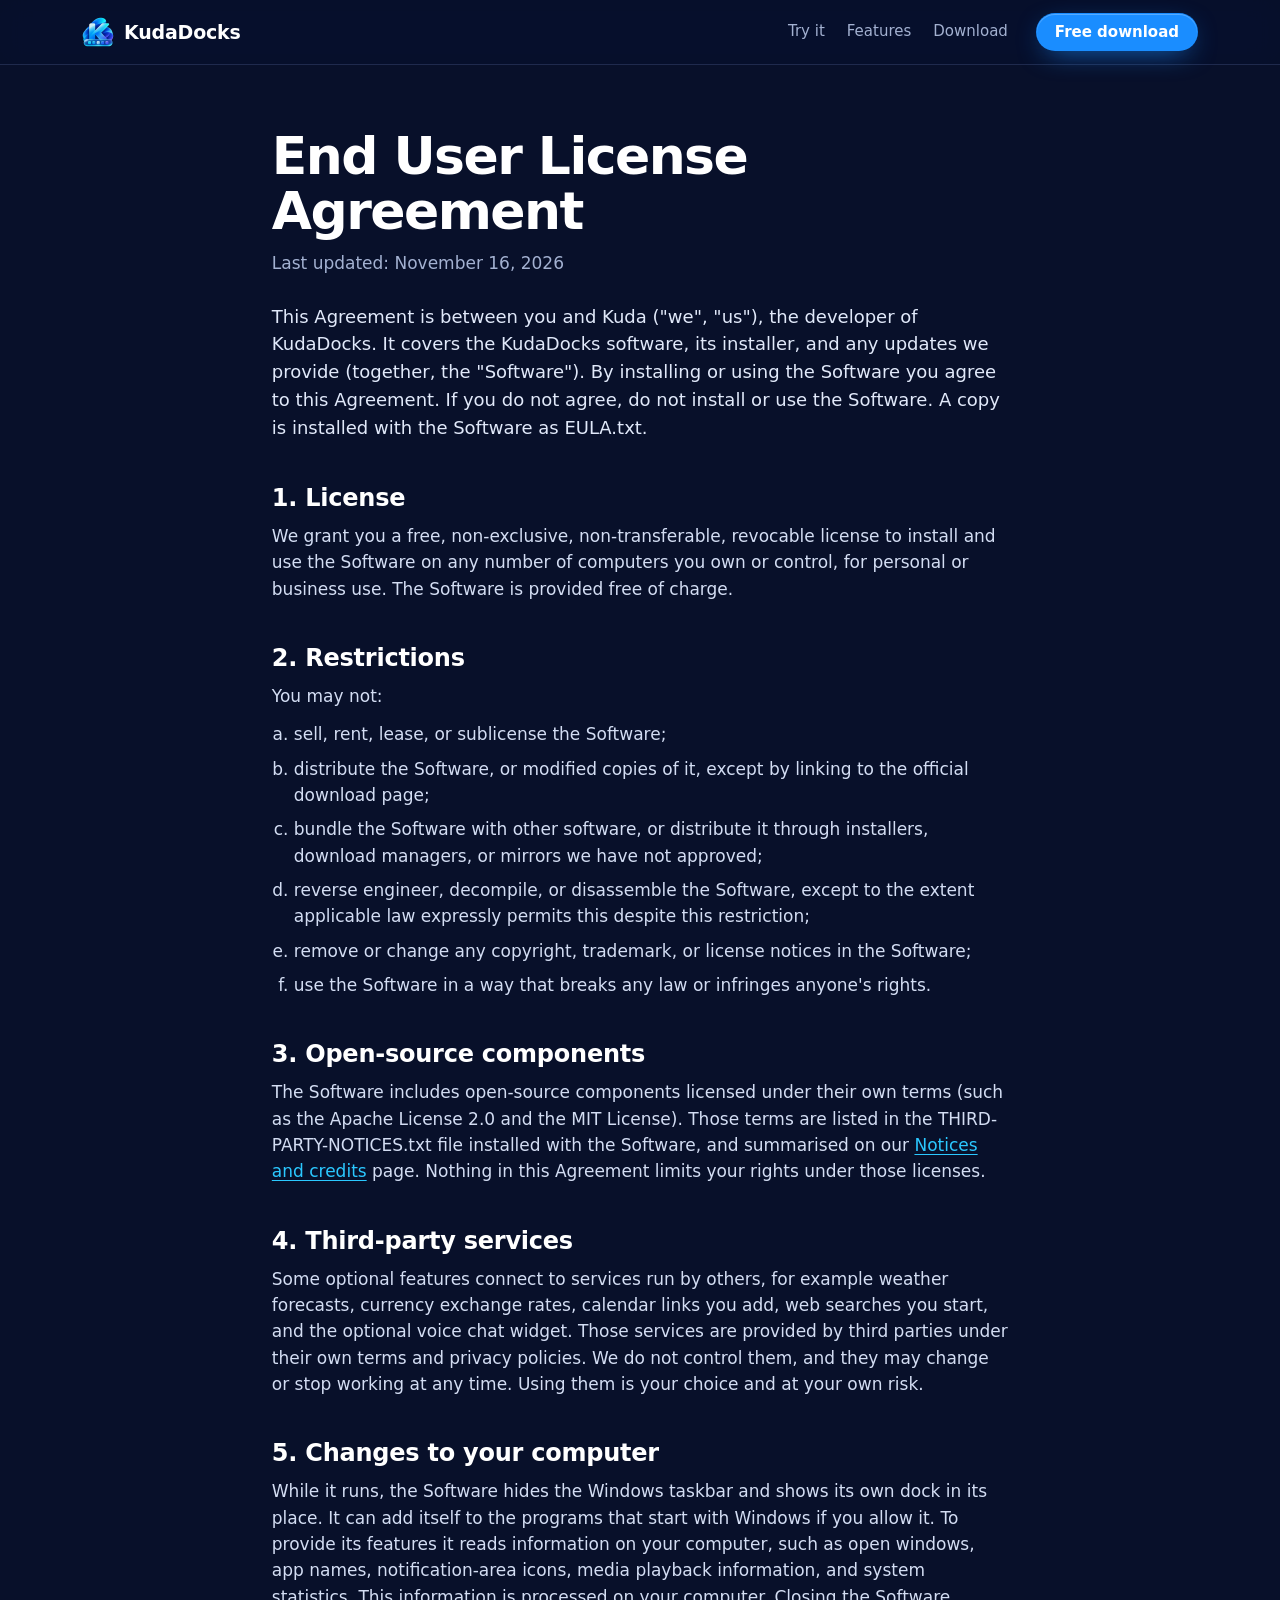
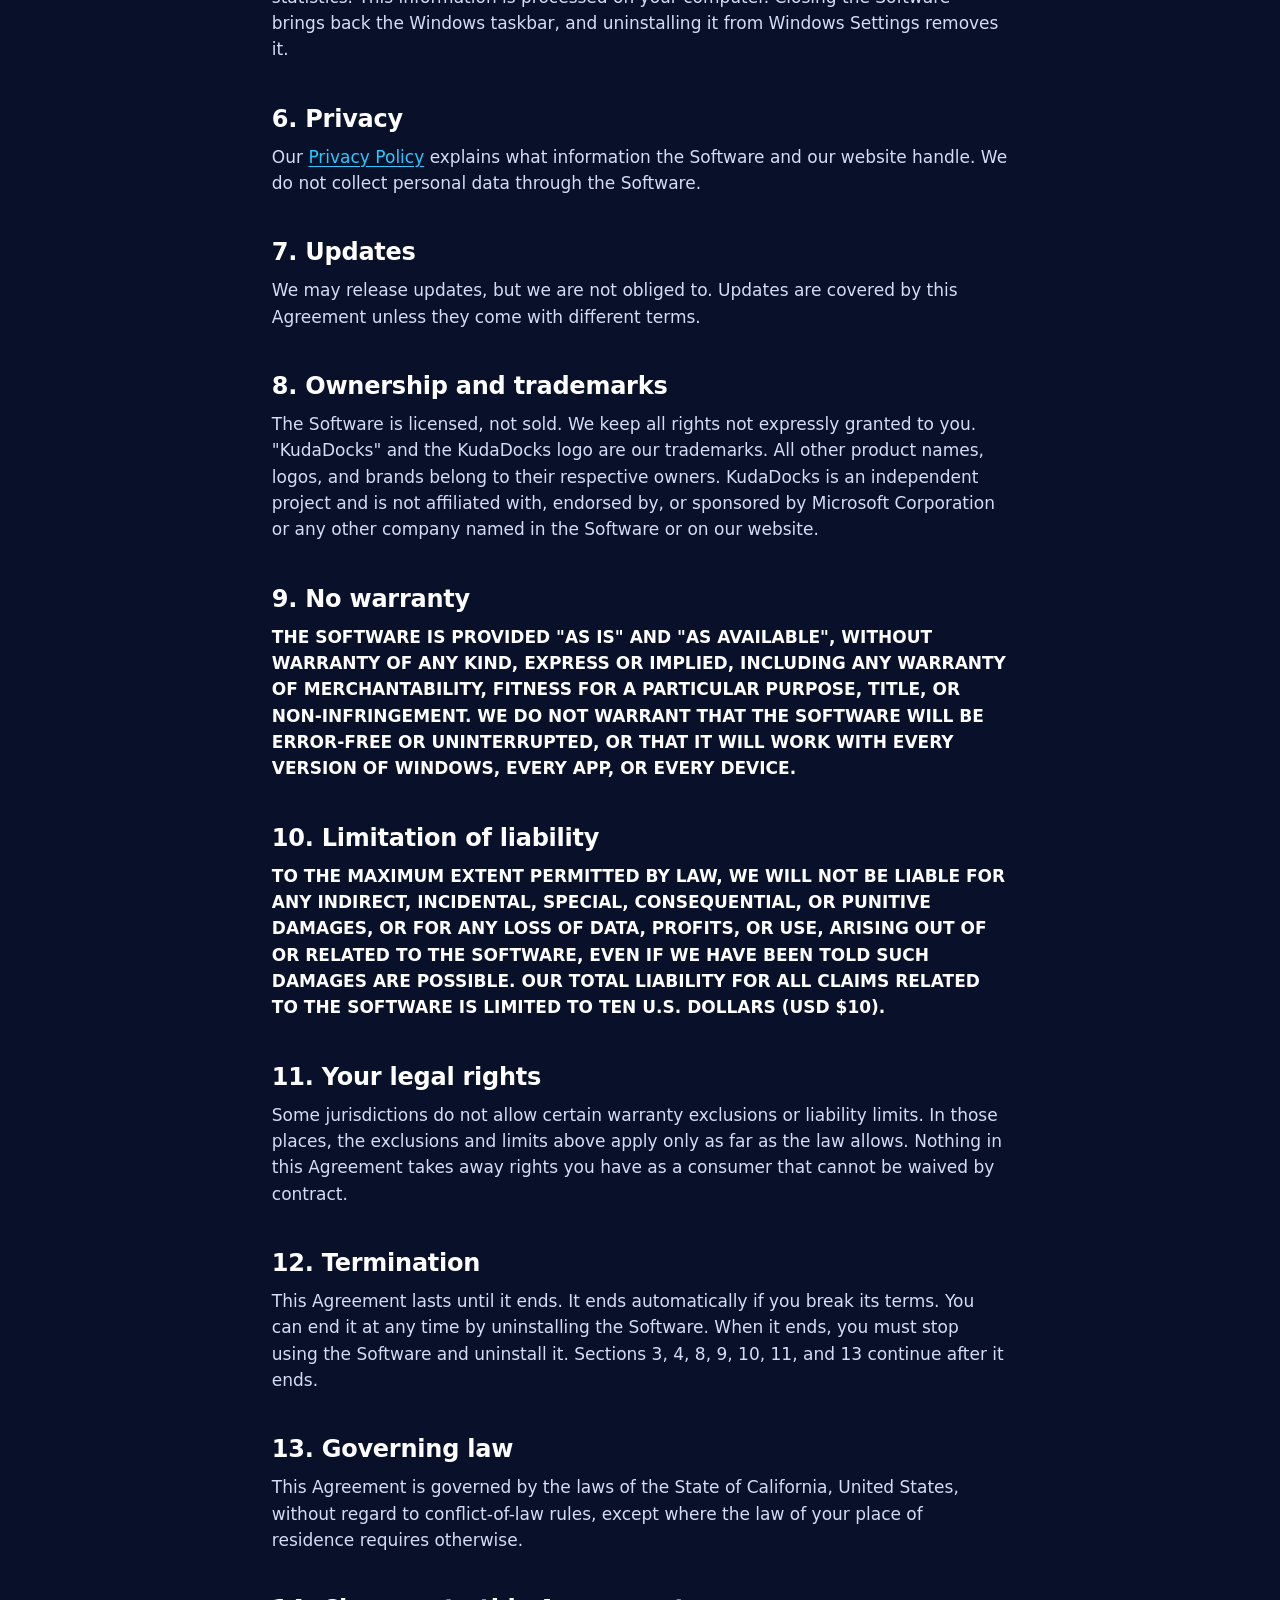
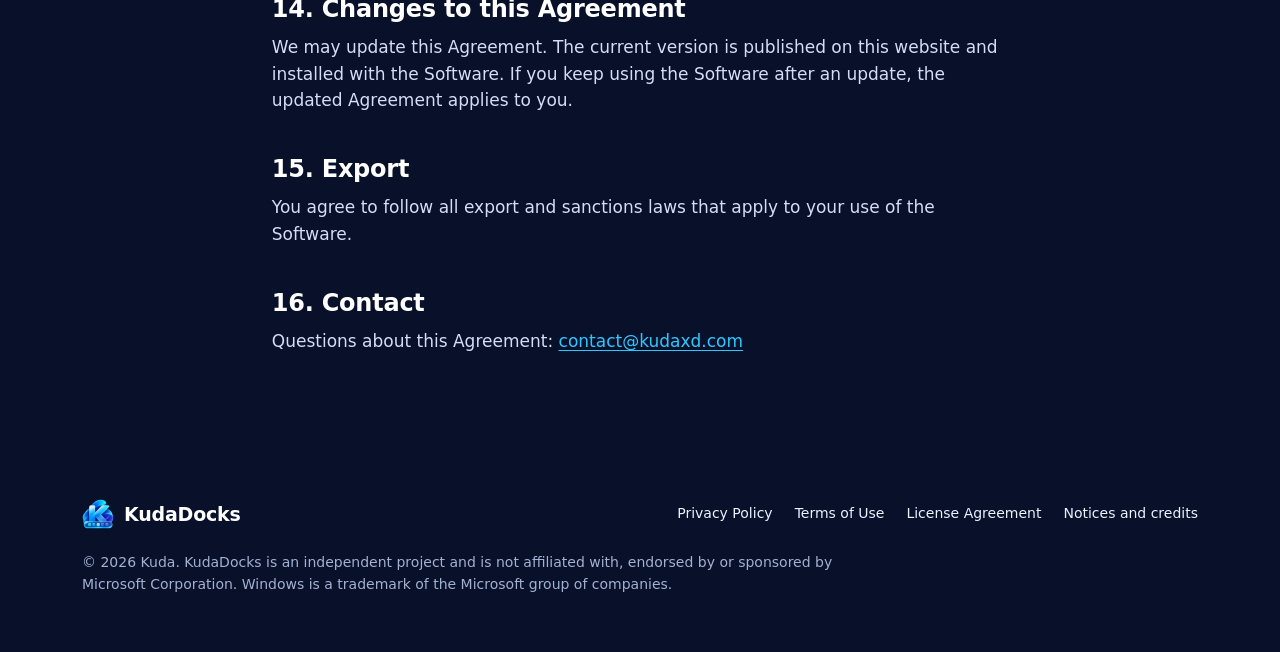
==== commit 7fb224f0: "Add files via upload" ====
--- a/eula.html
+++ b/eula.html
@@ -27,7 +27,7 @@
   <main id="main" class="doc">
     <h1>End User License Agreement</h1>
     <p class="updated">Last updated: <span data-kd="legalUpdated">November 16, 2026</span></p>
-    <p class="lead">This Agreement is between you and <span data-kd="owner">imPrinceKuda</span> ("we", "us"), the developer of KudaDocks. It covers the KudaDocks software, its installer, and any updates we provide (together, the "Software"). By installing or using the Software you agree to this Agreement. If you do not agree, do not install or use the Software. A copy is installed with the Software as EULA.txt.</p>
+    <p class="lead">This Agreement is between you and <span data-kd="owner">Kuda</span> ("we", "us"), the developer of KudaDocks. It covers the KudaDocks software, its installer, and any updates we provide (together, the "Software"). By installing or using the Software you agree to this Agreement. If you do not agree, do not install or use the Software. A copy is installed with the Software as EULA.txt.</p>
 
     <h2>1. License</h2>
     <p>We grant you a free, non-exclusive, non-transferable, revocable license to install and use the Software on any number of computers you own or control, for personal or business use. The Software is provided free of charge.</p>
@@ -92,7 +92,7 @@
         <a class="brand" href="index.html"><img src="assets/logo.png" alt="" width="32" height="32">KudaDocks</a>
         <nav aria-label="Legal"><a href="privacy.html">Privacy Policy</a><a href="terms.html">Terms of Use</a><a href="eula.html" aria-current="page">License Agreement</a><a href="notices.html">Notices and credits</a></nav>
       </div>
-      <p>© <span data-year>2026</span> <span data-kd="owner">imPrinceKuda</span>. KudaDocks is an independent project and is not affiliated with, endorsed by or sponsored by Microsoft Corporation. Windows is a trademark of the Microsoft group of companies.</p>
+      <p>© <span data-year>2026</span> <span data-kd="owner">Kuda</span>. KudaDocks is an independent project and is not affiliated with, endorsed by or sponsored by Microsoft Corporation. Windows is a trademark of the Microsoft group of companies.</p>
     </div>
   </footer>
 </body>
--- a/css/site.css
+++ b/css/site.css
@@ -148,7 +148,7 @@
 .hero .fine { margin-top: 16px; font-size: .875rem; color: var(--mist); }
 .hero .fine a { color: var(--mist); }
 .hero .hint { position: absolute; bottom: 98px; left: 0; right: 0; font-size: .875rem; color: rgba(234, 241, 255, .72); }
-.hero > .dock { position: absolute; bottom: 20px; left: 50%; transform: translateX(-50%); }
+.hero > .dock { position: absolute; bottom: 20px; left: 50%; transform: translateX(-50%) scale(var(--fit, 1)); transform-origin: 50% 100%; }
 @media (max-width: 760px) {
   .hero { padding-bottom: 130px; }
   .hero .hint { display: none; }
@@ -170,10 +170,11 @@
   border: 1px solid var(--line-strong);
   box-shadow: 0 40px 80px -40px rgba(0, 0, 0, .7);
 }
-.screen > .dock { position: absolute; bottom: 16px; left: 50%; transform: translate(-50%, var(--tuck, 0px)); transition: transform .35s cubic-bezier(.2, .8, .2, 1); }
-.screen > .dock[data-layout="full"] { left: 0; right: 0; bottom: 0; transform: translateY(var(--tuck, 0px)); }
-.screen > .dock[data-pos="top"] { bottom: auto; top: 16px; }
-.screen > .dock[data-layout="full"][data-pos="top"] { top: 0; }
+/* --fit (set by dock.js) shrinks a dock that can't fit its demo screen even with its optional items hidden. */
+.screen > .dock { position: absolute; bottom: 16px; left: 50%; transform: translate(-50%, var(--tuck, 0px)) scale(var(--fit, 1)); transform-origin: 50% 100%; transition: transform .35s cubic-bezier(.2, .8, .2, 1); }
+.screen > .dock[data-layout="full"] { left: 0; right: auto; bottom: 0; width: calc(100% / var(--fit, 1)); transform: translateY(var(--tuck, 0px)) scale(var(--fit, 1)); transform-origin: 0 100%; }
+.screen > .dock[data-pos="top"] { bottom: auto; top: 16px; transform-origin: 50% 0; }
+.screen > .dock[data-layout="full"][data-pos="top"] { top: 0; transform-origin: 0 0; }
 .screen > .dock.tucked { --tuck: calc(100% + 30px); }
 .screen > .dock[data-pos="top"].tucked { --tuck: calc(-100% - 30px); }
 .demo-bar { display: flex; flex-wrap: wrap; align-items: center; gap: 12px 20px; margin-top: 18px; color: var(--mist); font-size: .9375rem; }
@@ -433,17 +434,12 @@
 .item.on .run { opacity: 1; }
 .item.app:hover .icon { filter: brightness(1.06); }
 
-.tone-amber { background: linear-gradient(160deg, #ffd365, #f39718); }
-.tone-sky { background: linear-gradient(160deg, #62d2ff, #1876ff); }
-.tone-violet { background: linear-gradient(160deg, #a78dff, #6038ff); }
-.tone-rose { background: linear-gradient(160deg, #ff82ad, #e5295a); }
-.tone-blue { background: linear-gradient(160deg, #6cabff, #2756ff); }
-.tone-slate { background: linear-gradient(160deg, #4d5a7d, #1f2740); }
-.tone-sunset { background: linear-gradient(160deg, #ffb769, #ff5679); }
-.tone-lemon { background: linear-gradient(160deg, #ffe877, #f2b414); color: #4d3a00; }
-.tone-grape { background: linear-gradient(160deg, #cd84ff, #7728f2); }
-.tone-ink { background: linear-gradient(160deg, #3c4250, #111318); }
-.tone-red { background: linear-gradient(160deg, #ff7070, #d32929); }
+/* real app icons: the artwork is the whole icon, so no tile behind it */
+.icon.real { background: none; box-shadow: none; border-radius: 0; }
+.icon.real img { width: 100%; height: 100%; object-fit: contain; pointer-events: none; filter: drop-shadow(0 2px 4px rgba(0, 10, 40, .32)); }
+
+/* optional items dock.js hides when the dock would not fit its frame */
+.dock.fit1 .item.opt, .dock.fit2 .item.opt, .dock.fit2 .item.opt2 { display: none; }
 
 /* widgets sit in the same band as an un-magnified icon */
 .item.widget {
